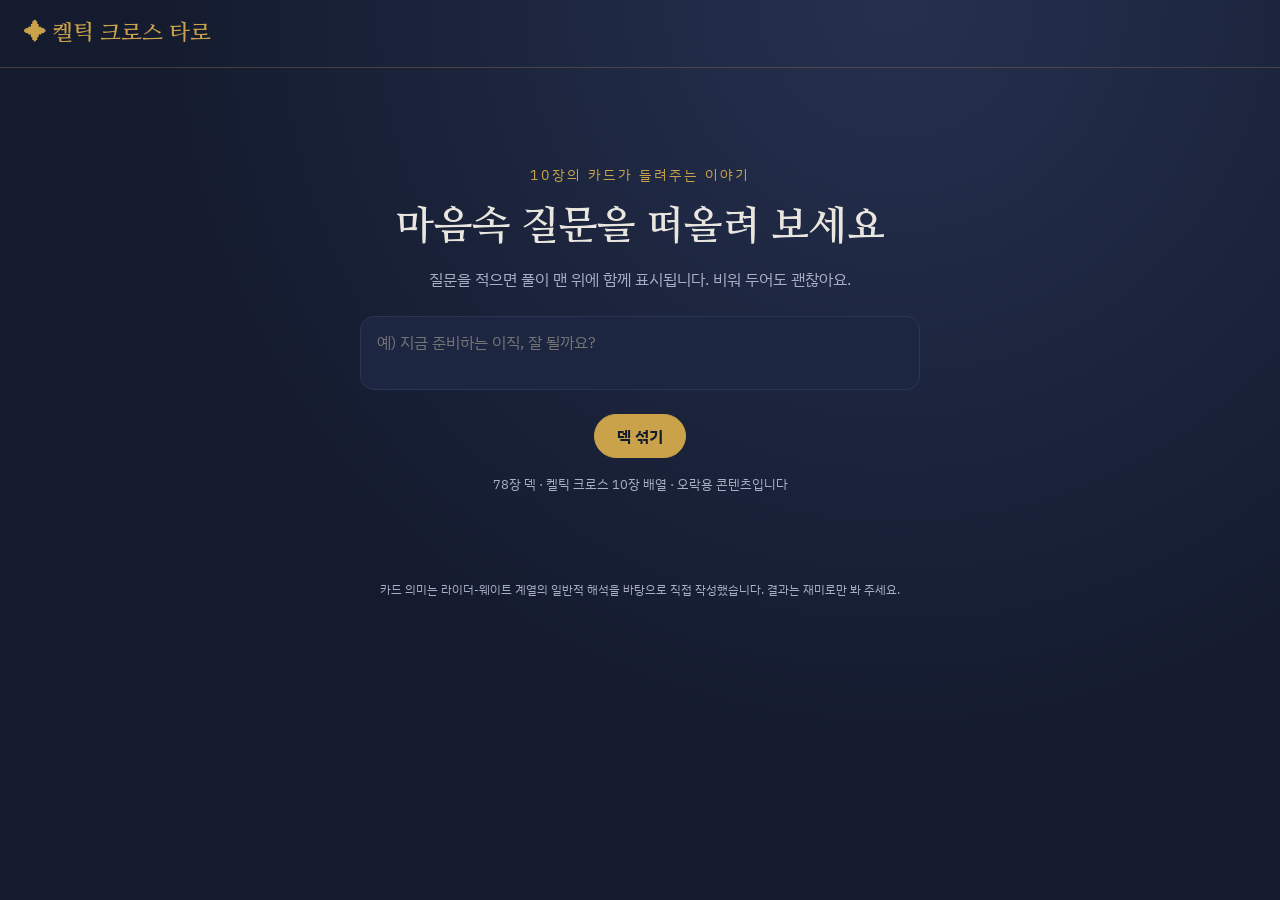
==== index.html @ fd34e989 "켈틱 크로스 타로 웹 게임 추가 - 78장 덱에서 10장을 순서대로 무작위로 뽑아 켈틱 크로스(현대 표준형)로 배치 - 카드 날아가기·뒤집기 연출, 포지션별 풀이와 종합 풀이 - " ====
<!doctype html>
<html lang="ko">
<head>
  <meta charset="utf-8">
  <meta name="viewport" content="width=device-width, initial-scale=1">
  <title>켈틱 크로스 타로</title>
  <meta name="description" content="78장 덱에서 10장을 순서대로 뽑아 켈틱 크로스로 풀이하는 웹 타로 게임">
  <link rel="preconnect" href="https://fonts.googleapis.com">
  <link rel="preconnect" href="https://fonts.gstatic.com" crossorigin>
  <link rel="stylesheet" href="https://fonts.googleapis.com/css2?family=IBM+Plex+Sans+KR:wght@400;500;700&family=Nanum+Myeongjo:wght@700;800&display=swap">
  <link rel="stylesheet" href="css/style.css">
</head>
<body>
  <header class="topbar">
    <h1 class="logo">✦ 켈틱 크로스 타로</h1>
    <button id="restartBtn" class="btn ghost" hidden>처음으로</button>
  </header>

  <main>
    <!-- 1단계: 질문 -->
    <section id="intro" class="intro">
      <p class="eyebrow">10장의 카드가 들려주는 이야기</p>
      <h2>마음속 질문을 떠올려 보세요</h2>
      <p class="sub">질문을 적으면 풀이 맨 위에 함께 표시됩니다. 비워 두어도 괜찮아요.</p>
      <textarea id="question" rows="2" maxlength="120" placeholder="예) 지금 준비하는 이직, 잘 될까요?"></textarea>
      <button id="startBtn" class="btn primary">덱 섞기</button>
      <p class="fine">78장 덱 · 켈틱 크로스 10장 배열 · 오락용 콘텐츠입니다</p>
    </section>

    <!-- 2단계: 게임판 -->
    <section id="game" class="game" hidden>
      <div class="table-area">
        <div id="board" class="board" aria-label="켈틱 크로스 배치판"></div>
        <div class="controls">
          <button id="deck" class="deck" aria-label="카드 뽑기">
            <span class="deck-card"></span><span class="deck-card"></span><span class="deck-card"></span>
            <span id="deckCount" class="deck-count">78</span>
          </button>
          <div class="control-text">
            <p id="prompt" class="prompt">덱을 눌러 <b>1번 카드</b>를 뽑으세요</p>
            <div class="control-buttons">
              <button id="drawBtn" class="btn primary">카드 뽑기</button>
              <button id="autoBtn" class="btn ghost">남은 카드 모두 뽑기</button>
            </div>
          </div>
        </div>
      </div>

      <aside class="reading-panel">
        <p id="questionLabel" class="question-label" hidden></p>
        <ol id="readingList" class="reading-list"></ol>
        <button id="summaryBtn" class="btn primary wide" hidden>종합 풀이 보기</button>
        <section id="summary" class="summary" hidden></section>
      </aside>
    </section>
  </main>

  <footer class="footer">카드 의미는 라이더-웨이트 계열의 일반적 해석을 바탕으로 직접 작성했습니다. 결과는 재미로만 봐 주세요.</footer>

  <script src="js/cards.js"></script>
  <script src="js/reading.js"></script>
  <script src="js/app.js"></script>
</body>
</html>
---- css/style.css ----
:root {
  --night: #141b2e;
  --night-2: #1d2640;
  --night-3: #2a3556;
  --gold: #c9a24a;
  --gold-soft: #e3c983;
  --parchment: #f6f2ea;
  --ink: #1e2438;
  --muted: #a9b0c6;
  --text: #e9e6df;
  --serif: "Nanum Myeongjo", Georgia, serif;
  --sans: "IBM Plex Sans KR", system-ui, sans-serif;
}

* { box-sizing: border-box; }

body {
  margin: 0;
  min-height: 100vh;
  background: radial-gradient(ellipse at 70% 0%, #26304f 0%, var(--night) 60%) fixed;
  color: var(--text);
  font-family: var(--sans);
  line-height: 1.6;
}

[hidden] { display: none !important; }

.topbar {
  display: flex;
  align-items: center;
  justify-content: space-between;
  padding: 16px 24px;
  border-bottom: 1px solid rgba(201, 162, 74, 0.25);
}
.logo { margin: 0; font-family: var(--serif); font-size: 22px; color: var(--gold); }

main { max-width: 1280px; margin: 0 auto; padding: 24px 16px 48px; }

.btn {
  font: 500 16px var(--sans);
  border-radius: 999px;
  padding: 10px 22px;
  cursor: pointer;
  border: 1px solid var(--gold);
  transition: transform 0.15s, background 0.15s;
}
.btn:active { transform: scale(0.97); }
.btn:disabled { opacity: 0.45; cursor: default; }
.btn.primary { background: var(--gold); color: var(--night); font-weight: 700; }
.btn.primary:hover:not(:disabled) { background: var(--gold-soft); }
.btn.ghost { background: transparent; color: var(--gold); }
.btn.wide { width: 100%; margin-top: 16px; }

/* 질문 화면 */
.intro { max-width: 560px; margin: 8vh auto 0; text-align: center; }
.eyebrow { color: var(--gold); letter-spacing: 3px; font-size: 14px; margin: 0; }
.intro h2 { font-family: var(--serif); font-size: clamp(28px, 5vw, 40px); margin: 8px 0; }
.sub { color: var(--muted); margin: 0 0 24px; }
.intro textarea {
  width: 100%;
  padding: 14px 16px;
  border-radius: 14px;
  border: 1px solid var(--night-3);
  background: var(--night-2);
  color: var(--text);
  font: 16px var(--sans);
  resize: none;
  margin-bottom: 16px;
}
.intro textarea:focus { outline: 2px solid var(--gold); }
.fine { color: var(--muted); font-size: 13px; margin-top: 16px; }

/* 게임 화면 */
.game { display: grid; grid-template-columns: minmax(0, 1.15fr) minmax(320px, 0.85fr); gap: 32px; align-items: start; }

.board {
  position: relative;
  width: 100%;
  max-width: calc((100vh - 230px) * 680 / 640);
  margin: 0 auto;
  aspect-ratio: 680 / 640;
  border-radius: 24px;
  background: radial-gradient(circle at 34% 50%, rgba(201, 162, 74, 0.1), transparent 55%), var(--night-2);
  border: 1px solid rgba(201, 162, 74, 0.2);
}

.slot {
  position: absolute;
  border: 1.5px dashed rgba(201, 162, 74, 0.35);
  border-radius: 10px;
  display: flex;
  flex-direction: column;
  align-items: center;
  justify-content: center;
  gap: 2px;
  color: rgba(201, 162, 74, 0.6);
  text-align: center;
}
.slot-cross { border: none; z-index: 2; }
.slot.filled { border-color: transparent; }
.slot.filled .slot-num, .slot.filled .slot-name { visibility: hidden; }
.slot-num { font: 800 clamp(16px, 2.4vw, 26px) var(--serif); }
.slot-name { font-size: clamp(9px, 1.1vw, 12px); padding: 0 4px; }
.slot.active .card { box-shadow: 0 0 0 3px var(--gold), 0 10px 30px rgba(0, 0, 0, 0.5); }

.flyer { position: absolute; inset: 0; cursor: pointer; }
.rot { width: 100%; height: 100%; }
.rot.crossed { transform: rotate(90deg); }

.card {
  position: relative;
  width: 100%;
  height: 100%;
  transform-style: preserve-3d;
  transition: transform 0.6s;
  border-radius: 10px;
  box-shadow: 0 8px 22px rgba(0, 0, 0, 0.45);
}
.card.flipped { transform: rotateY(180deg); }

.face {
  position: absolute;
  inset: 0;
  border-radius: 10px;
  backface-visibility: hidden;
  -webkit-backface-visibility: hidden;
  overflow: hidden;
}
.face.back {
  background:
    repeating-linear-gradient(45deg, rgba(201, 162, 74, 0.18) 0 2px, transparent 2px 10px),
    repeating-linear-gradient(-45deg, rgba(201, 162, 74, 0.18) 0 2px, transparent 2px 10px),
    var(--night-3);
  border: 2px solid var(--gold);
}
.face.back::after {
  content: "✦";
  position: absolute;
  inset: 0;
  display: grid;
  place-items: center;
  color: var(--gold);
  font-size: clamp(18px, 3vw, 30px);
}
.face.front {
  transform: rotateY(180deg);
  background: var(--parchment);
  color: var(--ink);
  border: 2px solid var(--gold);
}
.face.front.major { background: linear-gradient(170deg, #fbf3dc, #ead9a8); }
.face.front.wands { background: linear-gradient(170deg, #fbeee6, #f0cdb5); }
.face.front.cups { background: linear-gradient(170deg, #eef3fb, #c9d8ee); }
.face.front.swords { background: linear-gradient(170deg, #f1f2f5, #cfd3dd); }
.face.front.pentacles { background: linear-gradient(170deg, #f0f5ea, #d0dfbf); }

.front-inner {
  position: absolute;
  inset: 0;
  display: flex;
  flex-direction: column;
  align-items: center;
  justify-content: space-between;
  padding: 8% 4%;
  text-align: center;
}
.front-inner.is-reversed { transform: rotate(180deg); }
.num { font: 800 clamp(10px, 1.4vw, 15px) var(--serif); color: #8a6a1f; }
.sym { font-size: clamp(20px, 3.4vw, 38px); line-height: 1; }
.nm { font: 800 clamp(9px, 1.25vw, 14px) var(--serif); line-height: 1.25; word-break: keep-all; }
.en { font-size: clamp(6px, 0.8vw, 9px); color: #6b7088; line-height: 1.2; }
.rev-badge {
  position: absolute;
  top: 4px;
  right: 4px;
  background: #b5452f;
  color: #fff;
  font-size: clamp(8px, 1vw, 11px);
  font-weight: 700;
  border-radius: 6px;
  padding: 0 5px;
}

.controls { display: flex; align-items: center; gap: 24px; margin-top: 20px; }
.deck {
  position: relative;
  flex: none;
  width: 84px;
  height: 128px;
  border: none;
  background: none;
  cursor: pointer;
  padding: 0;
}
.deck:disabled { cursor: default; opacity: 0.4; }
.deck-card {
  position: absolute;
  inset: 0;
  border-radius: 10px;
  border: 2px solid var(--gold);
  background:
    repeating-linear-gradient(45deg, rgba(201, 162, 74, 0.18) 0 2px, transparent 2px 10px),
    var(--night-3);
  box-shadow: 0 6px 16px rgba(0, 0, 0, 0.4);
}
.deck-card:nth-child(1) { transform: translate(-4px, 4px) rotate(-3deg); }
.deck-card:nth-child(2) { transform: translate(2px, 2px) rotate(2deg); }
.deck:hover:not(:disabled) .deck-card:nth-child(3) { transform: translateY(-6px); }
.deck-card:nth-child(3) { transition: transform 0.2s; }
.deck.shuffling .deck-card:nth-child(1) { animation: shuffle-l 0.5s 2; }
.deck.shuffling .deck-card:nth-child(2) { animation: shuffle-r 0.5s 2; }
@keyframes shuffle-l { 50% { transform: translate(-34px, 0) rotate(-10deg); } }
@keyframes shuffle-r { 50% { transform: translate(34px, 0) rotate(10deg); } }
.deck-count {
  position: absolute;
  bottom: -10px;
  right: -10px;
  background: var(--gold);
  color: var(--night);
  font-weight: 700;
  font-size: 13px;
  border-radius: 999px;
  padding: 2px 8px;
}
.prompt { margin: 0 0 10px; color: var(--muted); }
.prompt b { color: var(--gold-soft); }
.control-buttons { display: flex; gap: 10px; flex-wrap: wrap; }

/* 풀이 패널 */
.reading-panel {
  position: sticky;
  top: 16px;
  max-height: calc(100vh - 32px);
  overflow-y: auto;
  padding-right: 4px;
}
.question-label {
  margin: 0 0 12px;
  padding: 12px 16px;
  border-radius: 12px;
  background: rgba(201, 162, 74, 0.12);
  color: var(--gold-soft);
}
.reading-list { list-style: none; margin: 0; padding: 0; display: flex; flex-direction: column; gap: 12px; }
.entry {
  background: var(--night-2);
  border: 1px solid var(--night-3);
  border-radius: 14px;
  padding: 14px 16px;
  animation: rise 0.4s ease-out;
}
.entry.active { border-color: var(--gold); }
@keyframes rise { from { opacity: 0; transform: translateY(8px); } }
.entry-head { display: flex; justify-content: space-between; align-items: baseline; }
.entry-pos { font: 800 17px var(--serif); color: var(--gold); }
.entry-group { font-size: 12px; color: var(--muted); }
.entry-desc { margin: 2px 0 8px; font-size: 13px; color: var(--muted); }
.entry-card { margin: 0 0 6px; font-weight: 700; }
.entry-kw { margin: 0 0 8px; display: flex; flex-wrap: wrap; gap: 6px; }
.entry-kw span { font-size: 12px; padding: 1px 8px; border-radius: 999px; background: var(--night-3); color: var(--gold-soft); }
.entry-text { margin: 0; font-size: 15px; }

.summary {
  margin-top: 16px;
  padding: 20px;
  border-radius: 16px;
  background: var(--parchment);
  color: var(--ink);
}
.summary h3 { font: 800 24px var(--serif); margin: 0 0 12px; }
.summary-row { padding: 10px 0; border-top: 1px solid #e0d6c2; }
.summary-row p { margin: 0; }
.summary-head { font-weight: 700; color: #8a6a1f; font-size: 14px; }
.summary .fine { color: #6b7088; }

.footer { text-align: center; color: var(--muted); font-size: 12px; padding: 24px 16px; }

@media (max-width: 900px) {
  .game { grid-template-columns: 1fr; }
  .board { max-width: none; }
  .reading-panel { position: static; max-height: none; }
  .controls { position: sticky; bottom: 0; background: var(--night); padding: 12px 0; z-index: 5; }
  .deck { width: 60px; height: 92px; }
}
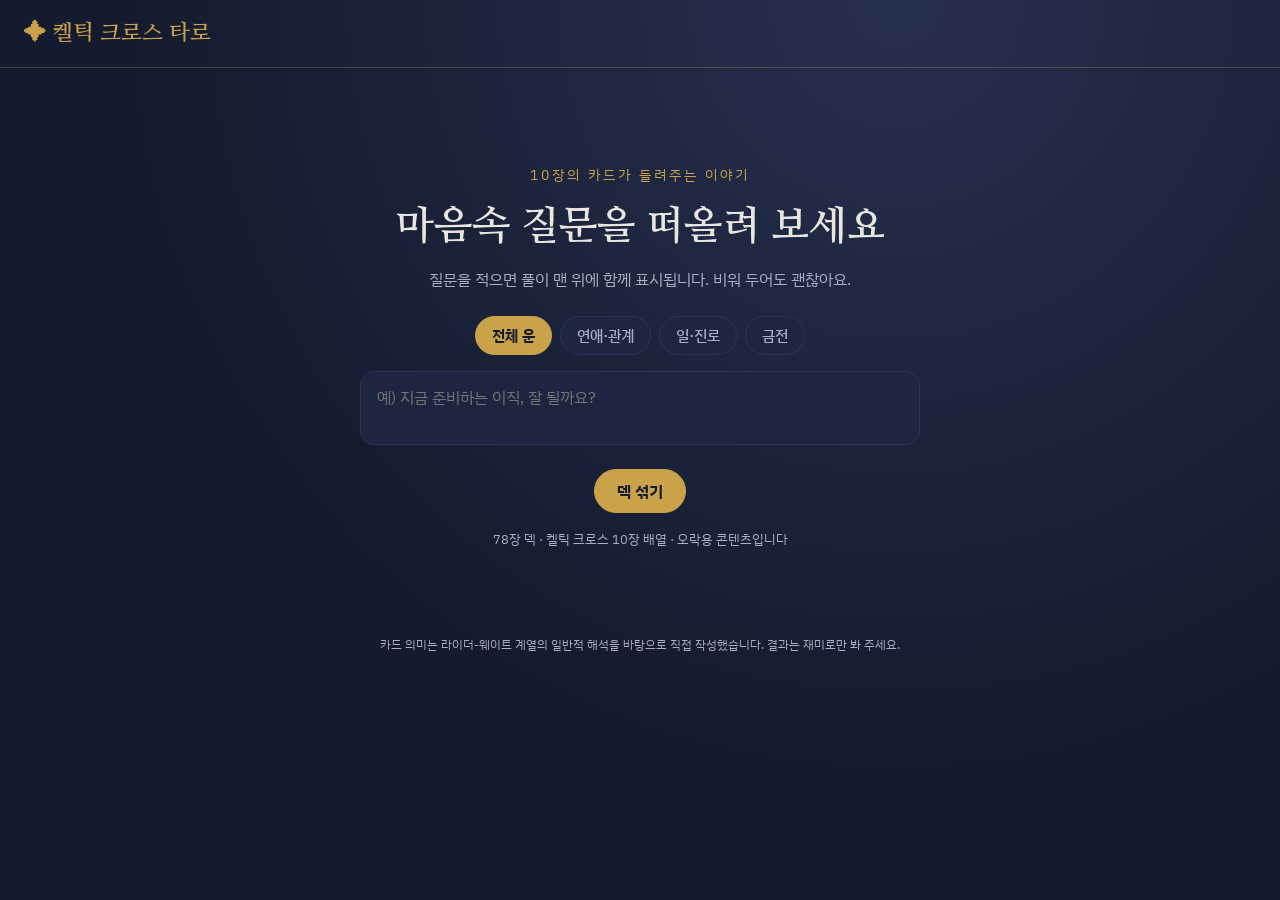
==== commit a668d07a: "게임 개선: 주제 선택, 카드 상세, 진행 표시, 결과 복사, 모바일 보완 - 질문 주제(전체 운/연애·관계/일·진로/금전) 선택, 종합 풀이에 주제별 해석 추가 - 놓인 카드를 " ====
--- a/index.html
+++ b/index.html
@@ -22,6 +22,7 @@
       <p class="eyebrow">10장의 카드가 들려주는 이야기</p>
       <h2>마음속 질문을 떠올려 보세요</h2>
       <p class="sub">질문을 적으면 풀이 맨 위에 함께 표시됩니다. 비워 두어도 괜찮아요.</p>
+      <div id="topics" class="topics" role="radiogroup" aria-label="질문 주제"></div>
       <textarea id="question" rows="2" maxlength="120" placeholder="예) 지금 준비하는 이직, 잘 될까요?"></textarea>
       <button id="startBtn" class="btn primary">덱 섞기</button>
       <p class="fine">78장 덱 · 켈틱 크로스 10장 배열 · 오락용 콘텐츠입니다</p>
@@ -37,6 +38,7 @@
             <span id="deckCount" class="deck-count">78</span>
           </button>
           <div class="control-text">
+            <ol id="progress" class="progress" aria-label="진행 상황"></ol>
             <p id="prompt" class="prompt">덱을 눌러 <b>1번 카드</b>를 뽑으세요</p>
             <div class="control-buttons">
               <button id="drawBtn" class="btn primary">카드 뽑기</button>
@@ -55,6 +57,21 @@
     </section>
   </main>
 
+  <!-- 카드 상세 -->
+  <div id="modal" class="modal" hidden>
+    <div class="modal-box" role="dialog" aria-modal="true" aria-labelledby="modalTitle">
+      <button id="modalClose" class="modal-close" aria-label="닫기">✕</button>
+      <div id="modalCard" class="modal-card"></div>
+      <div class="modal-info">
+        <p id="modalPos" class="modal-pos"></p>
+        <h3 id="modalTitle"></h3>
+        <p id="modalEn" class="modal-en"></p>
+        <div class="modal-meaning"><p class="modal-label">정방향</p><p id="modalUp"></p></div>
+        <div class="modal-meaning"><p class="modal-label">역방향</p><p id="modalRev"></p></div>
+      </div>
+    </div>
+  </div>
+
   <footer class="footer">카드 의미는 라이더-웨이트 계열의 일반적 해석을 바탕으로 직접 작성했습니다. 결과는 재미로만 봐 주세요.</footer>
 
   <script src="js/cards.js"></script>
--- a/css/style.css
+++ b/css/style.css
@@ -273,6 +273,86 @@
 .summary-head { font-weight: 700; color: #8a6a1f; font-size: 14px; }
 .summary .fine { color: #6b7088; }
 
+/* 주제 선택 */
+.topics { display: flex; flex-wrap: wrap; justify-content: center; gap: 8px; margin-bottom: 16px; }
+.chip {
+  font: 500 15px var(--sans);
+  padding: 8px 16px;
+  border-radius: 999px;
+  border: 1px solid var(--night-3);
+  background: var(--night-2);
+  color: var(--muted);
+  cursor: pointer;
+}
+.chip[aria-checked="true"] { border-color: var(--gold); color: var(--night); background: var(--gold); font-weight: 700; }
+
+/* 진행 표시 */
+.progress { list-style: none; display: flex; gap: 6px; padding: 0; margin: 0 0 10px; flex-wrap: wrap; }
+.progress li {
+  width: 26px;
+  height: 26px;
+  border-radius: 50%;
+  display: grid;
+  place-items: center;
+  font-size: 12px;
+  border: 1px solid var(--night-3);
+  color: var(--muted);
+}
+.progress li.done { background: var(--gold); border-color: var(--gold); color: var(--night); font-weight: 700; }
+.progress li.current { border-color: var(--gold); color: var(--gold); animation: pulse 1.4s infinite; }
+@keyframes pulse { 50% { box-shadow: 0 0 0 4px rgba(201, 162, 74, 0.25); } }
+
+.summary-actions { display: flex; gap: 10px; margin-top: 16px; flex-wrap: wrap; }
+.summary-actions .btn { flex: 1; }
+.btn.ghost-dark { background: transparent; color: #8a6a1f; border-color: #8a6a1f; }
+
+/* 카드 상세 */
+.modal {
+  position: fixed;
+  inset: 0;
+  z-index: 50;
+  background: rgba(10, 14, 26, 0.75);
+  display: grid;
+  place-items: center;
+  padding: 16px;
+}
+.modal-box {
+  position: relative;
+  display: flex;
+  gap: 28px;
+  align-items: center;
+  max-width: 640px;
+  width: 100%;
+  background: var(--night-2);
+  border: 1px solid var(--gold);
+  border-radius: 20px;
+  padding: 28px;
+  animation: rise 0.25s ease-out;
+}
+.modal-close {
+  position: absolute;
+  top: 10px;
+  right: 12px;
+  background: none;
+  border: none;
+  color: var(--muted);
+  font-size: 20px;
+  cursor: pointer;
+}
+.modal-card { flex: none; width: 180px; height: 290px; }
+.modal-card .nm { font-size: 22px; }
+.modal-card .num { font-size: 20px; }
+.modal-card .sym { font-size: 64px; }
+.modal-card .en { font-size: 13px; }
+.modal-card .rev-badge { font-size: 14px; }
+.modal-info h3 { font: 800 28px var(--serif); margin: 4px 0 0; color: var(--gold); }
+.modal-pos { margin: 0; font-size: 13px; color: var(--muted); }
+.modal-en { margin: 0 0 12px; color: var(--muted); font-size: 14px; }
+.modal-meaning { padding: 10px 12px; border-radius: 10px; margin-top: 8px; opacity: 0.6; }
+.modal-meaning.current { background: rgba(201, 162, 74, 0.12); opacity: 1; }
+.modal-meaning p { margin: 0; font-size: 14px; }
+.modal-label { font-weight: 700; color: var(--gold-soft); margin-bottom: 2px !important; }
+
 .footer { text-align: center; color: var(--muted); font-size: 12px; padding: 24px 16px; }
 
 @media (max-width: 900px) {
@@ -281,4 +361,12 @@
   .reading-panel { position: static; max-height: none; }
   .controls { position: sticky; bottom: 0; background: var(--night); padding: 12px 0; z-index: 5; }
   .deck { width: 60px; height: 92px; }
-}
+  .controls { gap: 14px; padding: 10px 0; }
+  .progress { gap: 4px; margin-bottom: 6px; }
+  .progress li { width: 20px; height: 20px; font-size: 10px; }
+  .prompt { font-size: 13px; margin-bottom: 6px; }
+  .control-buttons { flex-wrap: nowrap; gap: 6px; }
+  .control-buttons .btn { padding: 8px 12px; font-size: 14px; white-space: nowrap; }
+  .modal-box { flex-direction: column; text-align: center; }
+  .modal-card { width: 140px; height: 225px; }
+}
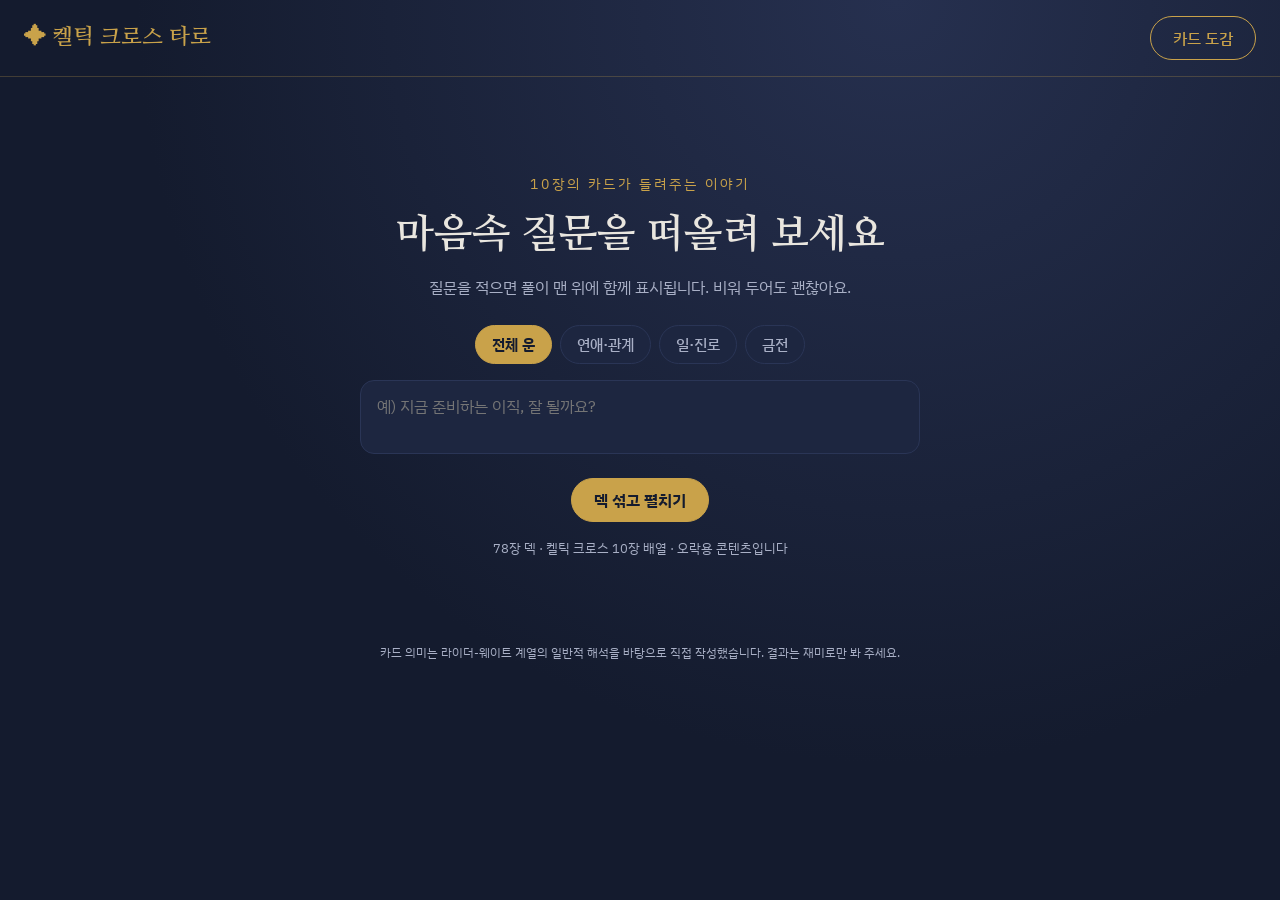
==== commit ce8a3a50: "직접 고르는 카드 뽑기와 SVG 카드 아트 추가 - 섞은 78장을 부채꼴로 펼치고, 사용자가 10장을 직접 골라 배치 (고른 카드가 실제 결과) - 자동 뽑기·덱 더미 제거, 데스" ====
--- a/index.html
+++ b/index.html
@@ -13,7 +13,10 @@
 <body>
   <header class="topbar">
     <h1 class="logo">✦ 켈틱 크로스 타로</h1>
-    <button id="restartBtn" class="btn ghost" hidden>처음으로</button>
+    <nav class="topnav">
+      <a class="btn ghost" href="gallery.html">카드 도감</a>
+      <button id="restartBtn" class="btn ghost" hidden>처음으로</button>
+    </nav>
   </header>
 
   <main>
@@ -24,7 +27,7 @@
       <p class="sub">질문을 적으면 풀이 맨 위에 함께 표시됩니다. 비워 두어도 괜찮아요.</p>
       <div id="topics" class="topics" role="radiogroup" aria-label="질문 주제"></div>
       <textarea id="question" rows="2" maxlength="120" placeholder="예) 지금 준비하는 이직, 잘 될까요?"></textarea>
-      <button id="startBtn" class="btn primary">덱 섞기</button>
+      <button id="startBtn" class="btn primary">덱 섞고 펼치기</button>
       <p class="fine">78장 덱 · 켈틱 크로스 10장 배열 · 오락용 콘텐츠입니다</p>
     </section>
 
@@ -33,19 +36,10 @@
       <div class="table-area">
         <div id="board" class="board" aria-label="켈틱 크로스 배치판"></div>
         <div class="controls">
-          <button id="deck" class="deck" aria-label="카드 뽑기">
-            <span class="deck-card"></span><span class="deck-card"></span><span class="deck-card"></span>
-            <span id="deckCount" class="deck-count">78</span>
-          </button>
-          <div class="control-text">
-            <ol id="progress" class="progress" aria-label="진행 상황"></ol>
-            <p id="prompt" class="prompt">덱을 눌러 <b>1번 카드</b>를 뽑으세요</p>
-            <div class="control-buttons">
-              <button id="drawBtn" class="btn primary">카드 뽑기</button>
-              <button id="autoBtn" class="btn ghost">남은 카드 모두 뽑기</button>
-            </div>
-          </div>
+          <ol id="progress" class="progress" aria-label="진행 상황"></ol>
+          <p id="prompt" class="prompt"></p>
         </div>
+        <div id="fan" class="fan" aria-label="펼쳐진 카드 78장"></div>
       </div>
 
       <aside class="reading-panel">
@@ -75,6 +69,7 @@
   <footer class="footer">카드 의미는 라이더-웨이트 계열의 일반적 해석을 바탕으로 직접 작성했습니다. 결과는 재미로만 봐 주세요.</footer>
 
   <script src="js/cards.js"></script>
+  <script src="js/art.js"></script>
   <script src="js/reading.js"></script>
   <script src="js/app.js"></script>
 </body>
--- a/css/style.css
+++ b/css/style.css
@@ -33,6 +33,8 @@
   border-bottom: 1px solid rgba(201, 162, 74, 0.25);
 }
 .logo { margin: 0; font-family: var(--serif); font-size: 22px; color: var(--gold); }
+.topnav { display: flex; gap: 8px; }
+a.btn { text-decoration: none; display: inline-block; }
 
 main { max-width: 1280px; margin: 0 auto; padding: 24px 16px 48px; }
 
@@ -76,7 +78,7 @@
 .board {
   position: relative;
   width: 100%;
-  max-width: calc((100vh - 230px) * 680 / 640);
+  max-width: max(380px, calc((100vh - 400px) * 680 / 640));
   margin: 0 auto;
   aspect-ratio: 680 / 640;
   border-radius: 24px;
@@ -113,7 +115,7 @@
   height: 100%;
   transform-style: preserve-3d;
   transition: transform 0.6s;
-  border-radius: 10px;
+  border-radius: 6%/3.6%;
   box-shadow: 0 8px 22px rgba(0, 0, 0, 0.45);
 }
 .card.flipped { transform: rotateY(180deg); }
@@ -121,110 +123,58 @@
 .face {
   position: absolute;
   inset: 0;
-  border-radius: 10px;
+  border-radius: 6%/3.6%;
   backface-visibility: hidden;
   -webkit-backface-visibility: hidden;
   overflow: hidden;
 }
-.face.back {
-  background:
-    repeating-linear-gradient(45deg, rgba(201, 162, 74, 0.18) 0 2px, transparent 2px 10px),
-    repeating-linear-gradient(-45deg, rgba(201, 162, 74, 0.18) 0 2px, transparent 2px 10px),
-    var(--night-3);
-  border: 2px solid var(--gold);
-}
-.face.back::after {
-  content: "✦";
-  position: absolute;
-  inset: 0;
-  display: grid;
-  place-items: center;
-  color: var(--gold);
-  font-size: clamp(18px, 3vw, 30px);
-}
-.face.front {
-  transform: rotateY(180deg);
-  background: var(--parchment);
-  color: var(--ink);
-  border: 2px solid var(--gold);
-}
-.face.front.major { background: linear-gradient(170deg, #fbf3dc, #ead9a8); }
-.face.front.wands { background: linear-gradient(170deg, #fbeee6, #f0cdb5); }
-.face.front.cups { background: linear-gradient(170deg, #eef3fb, #c9d8ee); }
-.face.front.swords { background: linear-gradient(170deg, #f1f2f5, #cfd3dd); }
-.face.front.pentacles { background: linear-gradient(170deg, #f0f5ea, #d0dfbf); }
-
-.front-inner {
-  position: absolute;
-  inset: 0;
-  display: flex;
-  flex-direction: column;
-  align-items: center;
-  justify-content: space-between;
-  padding: 8% 4%;
-  text-align: center;
-}
-.front-inner.is-reversed { transform: rotate(180deg); }
-.num { font: 800 clamp(10px, 1.4vw, 15px) var(--serif); color: #8a6a1f; }
-.sym { font-size: clamp(20px, 3.4vw, 38px); line-height: 1; }
-.nm { font: 800 clamp(9px, 1.25vw, 14px) var(--serif); line-height: 1.25; word-break: keep-all; }
-.en { font-size: clamp(6px, 0.8vw, 9px); color: #6b7088; line-height: 1.2; }
+.face.back { background: var(--card-back) center / 100% 100% no-repeat; }
+.face.front { transform: rotateY(180deg); }
+.face.front svg { width: 100%; height: 100%; display: block; }
+.face.front.is-reversed svg { transform: rotate(180deg); }
 .rev-badge {
   position: absolute;
-  top: 4px;
-  right: 4px;
+  top: 4%;
+  right: 6%;
   background: #b5452f;
   color: #fff;
-  font-size: clamp(8px, 1vw, 11px);
+  font-size: clamp(8px, 1vw, 12px);
   font-weight: 700;
   border-radius: 6px;
   padding: 0 5px;
 }
 
-.controls { display: flex; align-items: center; gap: 24px; margin-top: 20px; }
-.deck {
-  position: relative;
+.controls { margin-top: 18px; text-align: center; }
+.prompt { margin: 0 0 6px; color: var(--muted); }
+.prompt b { color: var(--gold-soft); }
+.prompt-left { font-size: 13px; }
+.controls .progress { justify-content: center; }
+
+/* 펼친 카드 78장 */
+.fan { display: flex; flex-direction: column; gap: 2px; padding: 4px 0 16px; --cw: 42px; --step: 13.6px; }
+.fan-row { display: flex; justify-content: center; padding-top: 12px; }
+.fan-card {
   flex: none;
-  width: 84px;
-  height: 128px;
+  width: var(--cw);
+  aspect-ratio: 3 / 5;
+  margin-left: calc(var(--step) - var(--cw));
+  padding: 0;
   border: none;
-  background: none;
+  border-radius: 4px;
+  background: var(--card-back) center / 100% 100% no-repeat;
+  box-shadow: -2px 2px 6px rgba(0, 0, 0, 0.45);
   cursor: pointer;
-  padding: 0;
-}
-.deck:disabled { cursor: default; opacity: 0.4; }
-.deck-card {
-  position: absolute;
-  inset: 0;
-  border-radius: 10px;
-  border: 2px solid var(--gold);
-  background:
-    repeating-linear-gradient(45deg, rgba(201, 162, 74, 0.18) 0 2px, transparent 2px 10px),
-    var(--night-3);
-  box-shadow: 0 6px 16px rgba(0, 0, 0, 0.4);
-}
-.deck-card:nth-child(1) { transform: translate(-4px, 4px) rotate(-3deg); }
-.deck-card:nth-child(2) { transform: translate(2px, 2px) rotate(2deg); }
-.deck:hover:not(:disabled) .deck-card:nth-child(3) { transform: translateY(-6px); }
-.deck-card:nth-child(3) { transition: transform 0.2s; }
-.deck.shuffling .deck-card:nth-child(1) { animation: shuffle-l 0.5s 2; }
-.deck.shuffling .deck-card:nth-child(2) { animation: shuffle-r 0.5s 2; }
-@keyframes shuffle-l { 50% { transform: translate(-34px, 0) rotate(-10deg); } }
-@keyframes shuffle-r { 50% { transform: translate(34px, 0) rotate(10deg); } }
-.deck-count {
-  position: absolute;
-  bottom: -10px;
-  right: -10px;
-  background: var(--gold);
-  color: var(--night);
-  font-weight: 700;
-  font-size: 13px;
-  border-radius: 999px;
-  padding: 2px 8px;
-}
-.prompt { margin: 0 0 10px; color: var(--muted); }
-.prompt b { color: var(--gold-soft); }
-.control-buttons { display: flex; gap: 10px; flex-wrap: wrap; }
+  transform: translateY(var(--dy)) rotate(var(--rot));
+  transition: transform 0.18s, opacity 0.3s;
+  animation: deal 0.45s backwards;
+  animation-delay: var(--delay);
+}
+.fan-card:first-child { margin-left: 0; }
+.fan-card:hover:not(:disabled), .fan-card:focus-visible { transform: translateY(calc(var(--dy) - 14px)) rotate(var(--rot)); outline: none; box-shadow: 0 0 0 2px var(--gold), 0 6px 14px rgba(0, 0, 0, 0.5); }
+.fan-card.taken { opacity: 0; pointer-events: none; }
+.fan.busy .fan-card, .fan.done .fan-card { cursor: default; }
+.fan.done .fan-card:not(.taken) { opacity: 0.35; }
+@keyframes deal { from { opacity: 0; transform: translateY(-40px) rotate(0deg); } }
 
 /* 풀이 패널 */
 .reading-panel {
@@ -339,11 +289,7 @@
   font-size: 20px;
   cursor: pointer;
 }
-.modal-card { flex: none; width: 180px; height: 290px; }
-.modal-card .nm { font-size: 22px; }
-.modal-card .num { font-size: 20px; }
-.modal-card .sym { font-size: 64px; }
-.modal-card .en { font-size: 13px; }
+.modal-card { flex: none; width: 200px; height: 333px; }
 .modal-card .rev-badge { font-size: 14px; }
 .modal-info h3 { font: 800 28px var(--serif); margin: 4px 0 0; color: var(--gold); }
 .modal-pos { margin: 0; font-size: 13px; color: var(--muted); }
@@ -359,14 +305,22 @@
   .game { grid-template-columns: 1fr; }
   .board { max-width: none; }
   .reading-panel { position: static; max-height: none; }
-  .controls { position: sticky; bottom: 0; background: var(--night); padding: 12px 0; z-index: 5; }
-  .deck { width: 60px; height: 92px; }
-  .controls { gap: 14px; padding: 10px 0; }
+  .fan { --cw: 30px; --step: 12.6px; }
+  .topbar { padding: 12px 16px; gap: 8px; }
+  .logo { font-size: 18px; white-space: nowrap; }
+  .topnav .btn { padding: 6px 12px; font-size: 14px; white-space: nowrap; }
   .progress { gap: 4px; margin-bottom: 6px; }
   .progress li { width: 20px; height: 20px; font-size: 10px; }
   .prompt { font-size: 13px; margin-bottom: 6px; }
-  .control-buttons { flex-wrap: nowrap; gap: 6px; }
-  .control-buttons .btn { padding: 8px 12px; font-size: 14px; white-space: nowrap; }
   .modal-box { flex-direction: column; text-align: center; }
-  .modal-card { width: 140px; height: 225px; }
-}
+  .modal-card { width: 150px; height: 250px; }
+}
+
+/* 카드 도감 */
+.gallery-note { color: var(--muted); text-align: center; margin: 0 0 20px; }
+.gallery { display: grid; grid-template-columns: repeat(auto-fill, minmax(150px, 1fr)); gap: 20px; }
+.gallery-item { margin: 0; text-align: center; cursor: pointer; }
+.gallery-card { aspect-ratio: 3 / 5; border-radius: 10px; overflow: hidden; box-shadow: 0 8px 22px rgba(0, 0, 0, 0.45); transition: transform 0.15s; }
+.gallery-item:hover .gallery-card { transform: translateY(-4px); }
+.gallery-card svg, .modal-card svg { width: 100%; height: 100%; display: block; }
+.gallery-item figcaption { font-size: 13px; color: var(--muted); margin-top: 6px; }
